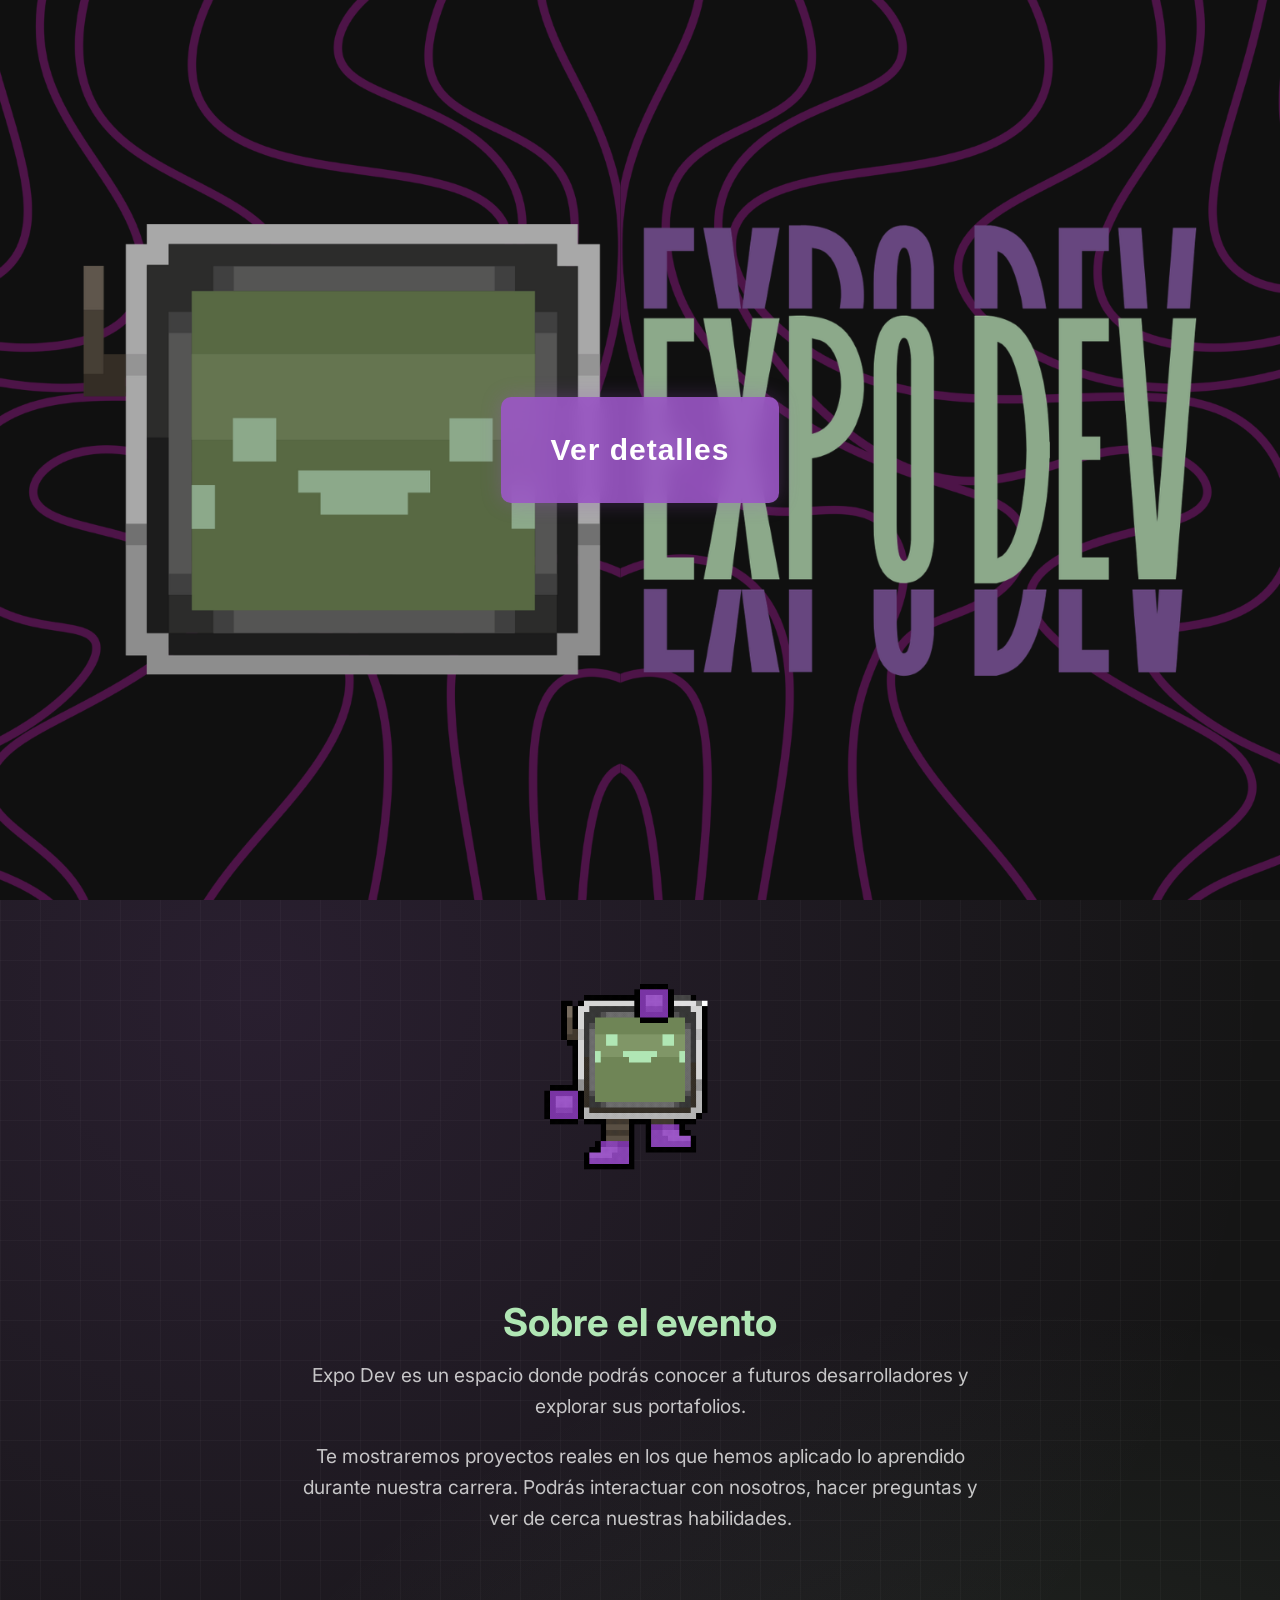
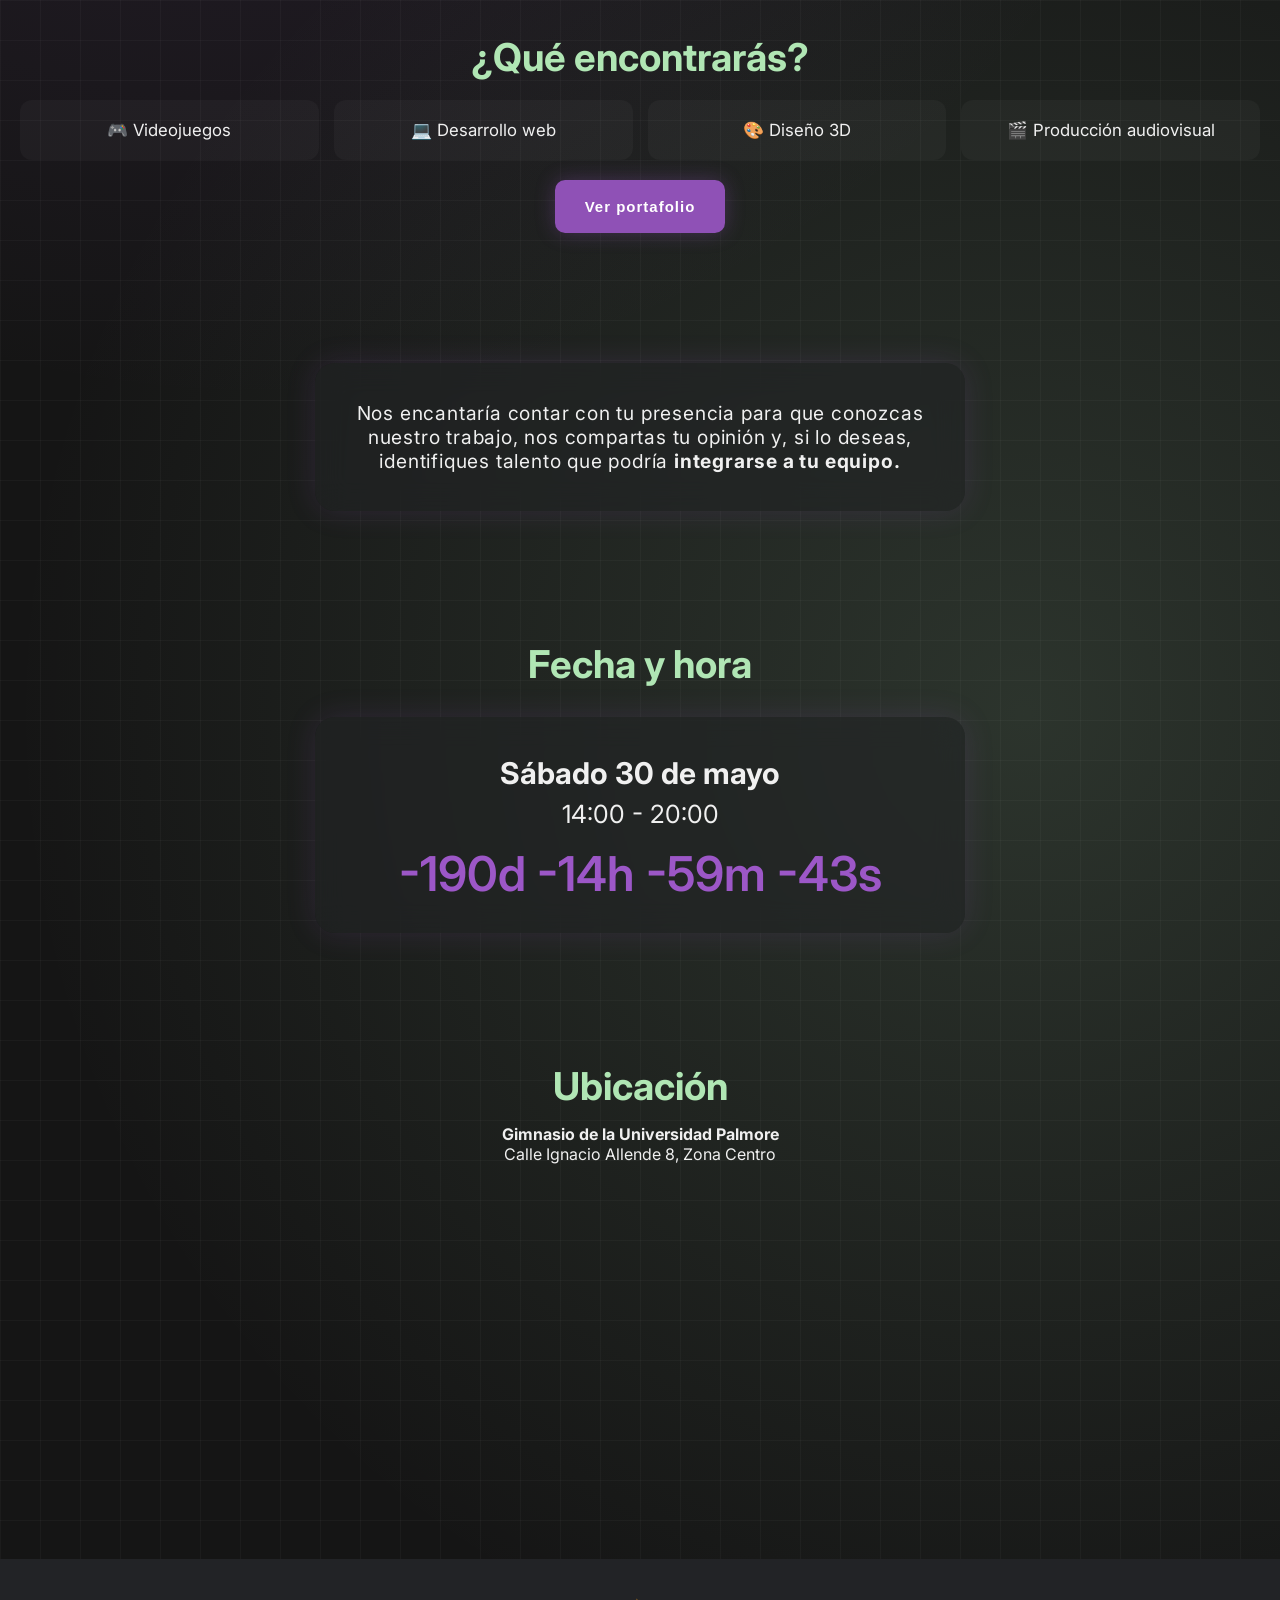
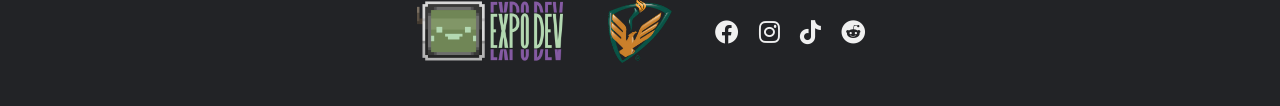
==== index.html @ 643f0fbf "Add files via upload" ====
<!DOCTYPE html>
<html lang="es">
<head>
  <meta charset="UTF-8">
  <meta name="viewport" content="width=device-width, initial-scale=1.0">
  <title>Expo Dev 2026</title>
  <link href="https://fonts.googleapis.com/css2?family=Playfair+Display:wght@500;700&family=Inter:wght@300;400;600&display=swap" rel="stylesheet">
  <link rel="stylesheet" href="https://cdnjs.cloudflare.com/ajax/libs/font-awesome/6.0.0/css/all.min.css">
  <link rel="stylesheet" href="style.css">

  
</head>

<body>

<section class="hero show">
  <div class="overlay"></div>
  <div class="hero-content">
    <button class="btnDetalles" onclick="scrollToSection('saludo')">
      Ver detalles
    </button>
  </div>
</section>

<section id="saludo">
    <div class="gif-container">
      <img src="SaludoMoradito.gif">
    </div>
</section>

<!-- SOBRE -->
<section>
  <h2 class="section-title">Sobre el evento</h2>
  <p class="subtext">
    Expo Dev es un espacio donde podrás conocer a futuros desarrolladores y explorar sus portafolios.
  </p>
  <br>
  <p class="subtext">
    Te mostraremos proyectos reales en los que hemos aplicado lo aprendido durante nuestra carrera. Podrás interactuar con nosotros, hacer preguntas y ver de cerca nuestras habilidades.
  </p>
</section>

<!-- FEATURES -->
<section>
  <h2 class="section-title">¿Qué encontrarás?</h2>
  <div class="features">
    <a href="muestra.html#videojuegos"><div class="feature">🎮 Videojuegos</div></a>
    <a href="muestra.html#web"><div class="feature">💻 Desarrollo web</div></a>
    <a href="muestra.html#3d"><div class="feature">🎨 Diseño 3D</div></a>
    <a href="muestra.html#audiovisual"><div class="feature">🎬 Producción audiovisual</div></a>
  </div>
  <a href="muestra.html">
    <button class="btn">Ver portafolio</button>
  </a>
</section>

<!-- INVITACIÓN -->
<section>
  <div class="card">
    <p style="font-size: 1.2rem; letter-spacing: 0.8px;">
      Nos encantaría contar con tu presencia para que conozcas nuestro trabajo, nos compartas tu opinión y, si lo deseas, identifiques talento que podría <strong>integrarse a tu equipo.</strong>
    </p>
  </div>
</section>

<!-- EVENTO -->
<section id="evento">
  <h2 class="section-title">Fecha y hora</h2>
  <div class="card">
    <p style="font-size: 30px;"><strong>Sábado 30 de mayo</strong></p>
    <p style="font-size: 25px;">14:00 - 20:00</p>
    <div class="countdown" id="countdown"></div>
  </div>
</section>

<!-- UBICACIÓN -->
<section>
  <h2 class="section-title">Ubicación</h2>
  <p><strong>Gimnasio de la Universidad Palmore</strong></p>
  <p>Calle Ignacio Allende 8, Zona Centro</p>
  <br>
  <div class="map-container">
  <iframe 
    src="https://www.google.com/maps?q=Universidad+Palmore+Chihuahua&output=embed"
    width="100%" 
    height="300" 
    style="border:0;" 
    allowfullscreen="" 
    loading="lazy">
  </iframe>
</div>
</section>

<section class="footer">
  <div class="footer-content">
    <a href="#">
      <img src="logo.png" alt="Personal Logo" class="logo">
    </a>
    <a href="https://www.instagram.com/palmoresuperior?utm_source=ig_web_button_share_sheet&igsh=ZDNlZDc0MzIxNw==">
      <img src="logoEscuela.png" alt="Institution Logo" class="logoEscuela">
    </a>
    <div class="social-links">
      <a href="https://www.facebook.com/profile.php?id=61579477126436" target="_blank"><i class="fab fa-facebook"></i></a>
      <a href="https://www.instagram.com/expo._.dev/?utm_source=ig_web_button_share_sheet" target="_blank"><i class="fab fa-instagram"></i></a>
      <a href="https://www.tiktok.com/@expo.dev?is_from_webapp=1&sender_device=pc" target="_blank"><i class="fab fa-tiktok"></i></a>
      <a href="https://www.reddit.com/user/Expo_Dev/?utm_source=share&utm_medium=web3x&utm_name=web3xcss&utm_term=1&utm_content=share_button" target="_blank"><i class="fab fa-reddit"></i></a>
    </div>
  </div>
</section>

<script>
function scrollToSection(id){
  document.getElementById(id).scrollIntoView({behavior:'smooth'});
}

// COUNTDOWN
const countdown = document.getElementById('countdown');
const eventDate = new Date('May 30, 2026 14:00:00').getTime();

setInterval(() => {
  const now = new Date().getTime();
  const distance = eventDate - now;

  const days = Math.floor(distance / (1000 * 60 * 60 * 24));
  const hours = Math.floor((distance % (1000 * 60 * 60 * 24)) / (1000 * 60 * 60));
  const minutes = Math.floor((distance % (1000 * 60 * 60)) / (1000 * 60));
  const seconds = Math.floor((distance % (1000 * 60)) / 1000);

  countdown.innerHTML = `${days}d ${hours}h ${minutes}m ${seconds}s`;
}, 1000);

// SCROLL
const sections = document.querySelectorAll('section');
const observer = new IntersectionObserver(entries => {
  entries.forEach(entry => {
    if(entry.isIntersecting){
      entry.target.classList.add('show');
    }
  });
});
sections.forEach(sec => observer.observe(sec));
</script>

</body>
</html>
---- style.css ----
*{margin:0;padding:0;box-sizing:border-box;}

    body{
      font-family:'Inter',sans-serif;
      background: radial-gradient(circle at 20% 30%, rgba(156,87,199,0.15), transparent 40%),
                  radial-gradient(circle at 80% 70%, rgba(176,230,180,0.15), transparent 40%),
                  #151515;
        background-image:
            radial-gradient(circle at 20% 30%, rgba(156,87,199,0.15), transparent 40%),
            radial-gradient(circle at 80% 70%, rgba(176,230,180,0.15), transparent 40%),
            linear-gradient(rgba(255,255,255,0.03) 1px, transparent 1px),
            linear-gradient(90deg, rgba(255,255,255,0.03) 1px, transparent 1px);
        background-size:
            auto,
            auto,
            40px 40px,
            40px 40px;
        color:#f0f0f0;
      overflow-x:hidden;
      animation: moveBg 12s ease-in-out infinite alternate;
    }

    @keyframes moveBg{
      0%{background-position: 20% 30%, 80% 70%;}
      100%{background-position: 30% 40%, 70% 60%;}
    }

    section{
      padding:50px 20px;
      text-align:center;
      opacity:0;
      transform:translateY(40px);
      transition: all 1.2s cubic-bezier(0.22, 1, 0.36, 1);
    }

    section.show{opacity:1;transform:translateY(0);}

    /*section:nth-child(even){
        background: rgba(255,255,255,0.02);
    }*/

    /* DESKTOP */
.hero{
  min-height:100vh;
  position:relative;
  display:flex;
  justify-content:center;
  align-items:center;

  background: url('banner.png') center/cover no-repeat;
}

    .hero img{
        object-position: center;
      position:absolute;
      inset:0;
      width:100%;
      height:100%;
      object-fit:cover;
      z-index:1;
    }

    .overlay{
  position:absolute;
  inset:0;
  background:rgba(0, 0, 0, 0.219);
  z-index:2;
}

.hero-content{
  position:relative;
  z-index:3;
}

    .btnDetalles{
        letter-spacing: 1px;
      padding:36px 50px;
      border:none;
      background:rgba(156,87,199,0.9);
      color:white;
      border-radius:10px;
      cursor:pointer;
      backdrop-filter:blur(10px);
      box-shadow:0 0 20px rgba(156,87,199,0.3);
      transition: all 0.3s ease;
      font-weight:700;
      font-size:30px;
    }

    .btnDetalles:hover{
      background:#f96ade;
      color:#151515;
    }


    .section-title{
      font-size:2.4rem;
      margin-bottom:15px;
      color:#b0e6b4;
    }

    .subtext{
      opacity:0.8;
      font-size:1.2rem;
      max-width:700px;
      margin:0 auto;
      line-height:1.6;
    }

    .card{
      max-width:650px;
      margin:30px auto;
      padding:30px;
      border-radius:20px;
      background:rgba(34,35,38,0.6);
      backdrop-filter:blur(15px);
      box-shadow:0 0 30px rgba(156,87,199,0.15);
    }

    .card p{margin:8px 0;}

    .countdown{
      font-size:3rem;
      margin-top:15px;
      color:#9c57c7;
      font-weight:600;
    }

    .gif-container{
      text-align: center;
    }

    .gif-container img{
      width:270px;
      margin-bottom: -25px;
    }

    .features{
      display:grid;
      grid-template-columns: repeat(auto-fit,minmax(150px,1fr));
      gap:15px;
      margin-top:20px;
    }

    .feature{
  background:rgba(255,255,255,0.03);
  padding:20px;
  border-radius:12px;
  font-size:1.05rem;
  transition:0.3s;
}

.feature:hover{
  transform:translateY(-5px);
  background:rgba(156,87,199,0.1);
}

.features a{
  color: inherit;
  text-decoration: none;
  display: block;
}

.btn{
  margin-top: 20px;
    letter-spacing: 1px;
    padding:18px 30px;
    border:none;
    background:rgba(156,87,199,0.9);
    color:white;
    border-radius:10px;
    cursor:pointer;
    backdrop-filter:blur(10px);
    box-shadow:0 0 20px rgba(156,87,199,0.3);
    transition: all 0.3s ease;
    font-weight:700;
    font-size:15px;
}    

.btn:hover{
    background:#f96ade;
    color:#151515;
}

.map-container{
  margin-top:25px;
  border-radius:15px;
  overflow:hidden;
  width:100%;
  height:300px;
}

.footer{
    background:#222326;
    padding:30px;
    font-size:0.9rem;
    opacity:0.7;
}

.footer-content {
  display: flex;
  justify-content: center;
  align-items: center;
  flex-direction: row;
  gap: 40px;
}

.logo {
  width: 150px;
  height: auto;
}

.logoEscuela {
  width: 70px;
  height: auto;
}

.social-links {
  display: flex;
  gap: 20px;
}

.social-links a {
  color: #f0f0f0;
  text-decoration: none;
  font-size: 1.5rem;
}

.social-links a:hover {
  color: #9c57c7;
}

@media (max-width: 768px){
  .hero{
    background: url('banner-mobile.png') center/cover no-repeat;
  }

  section{
    padding:35px 15px;
  }

  .section-title{
    font-size:1.8rem;
  }

  .subtext{
    font-size:1rem;
  }

  .card{
    padding:20px;
    margin:20px auto;
  }

  .countdown{
    font-size:2rem;
  }

  .gif-container img{
    width:180px;
    margin-bottom:-10px;
  }

  .btnDetalles{
    padding:18px 28px;
    font-size:1.2rem;
  }

  .btn{
    padding:12px 20px;
    font-size:0.9rem;
  }

  .features{
    grid-template-columns:1fr 1fr;
  }

  .footer-content{
    flex-direction:column;
    gap:20px;
  }

  .logo{
    width:100px;
  }

  .logoEscuela{
    width:60px;
  }

}
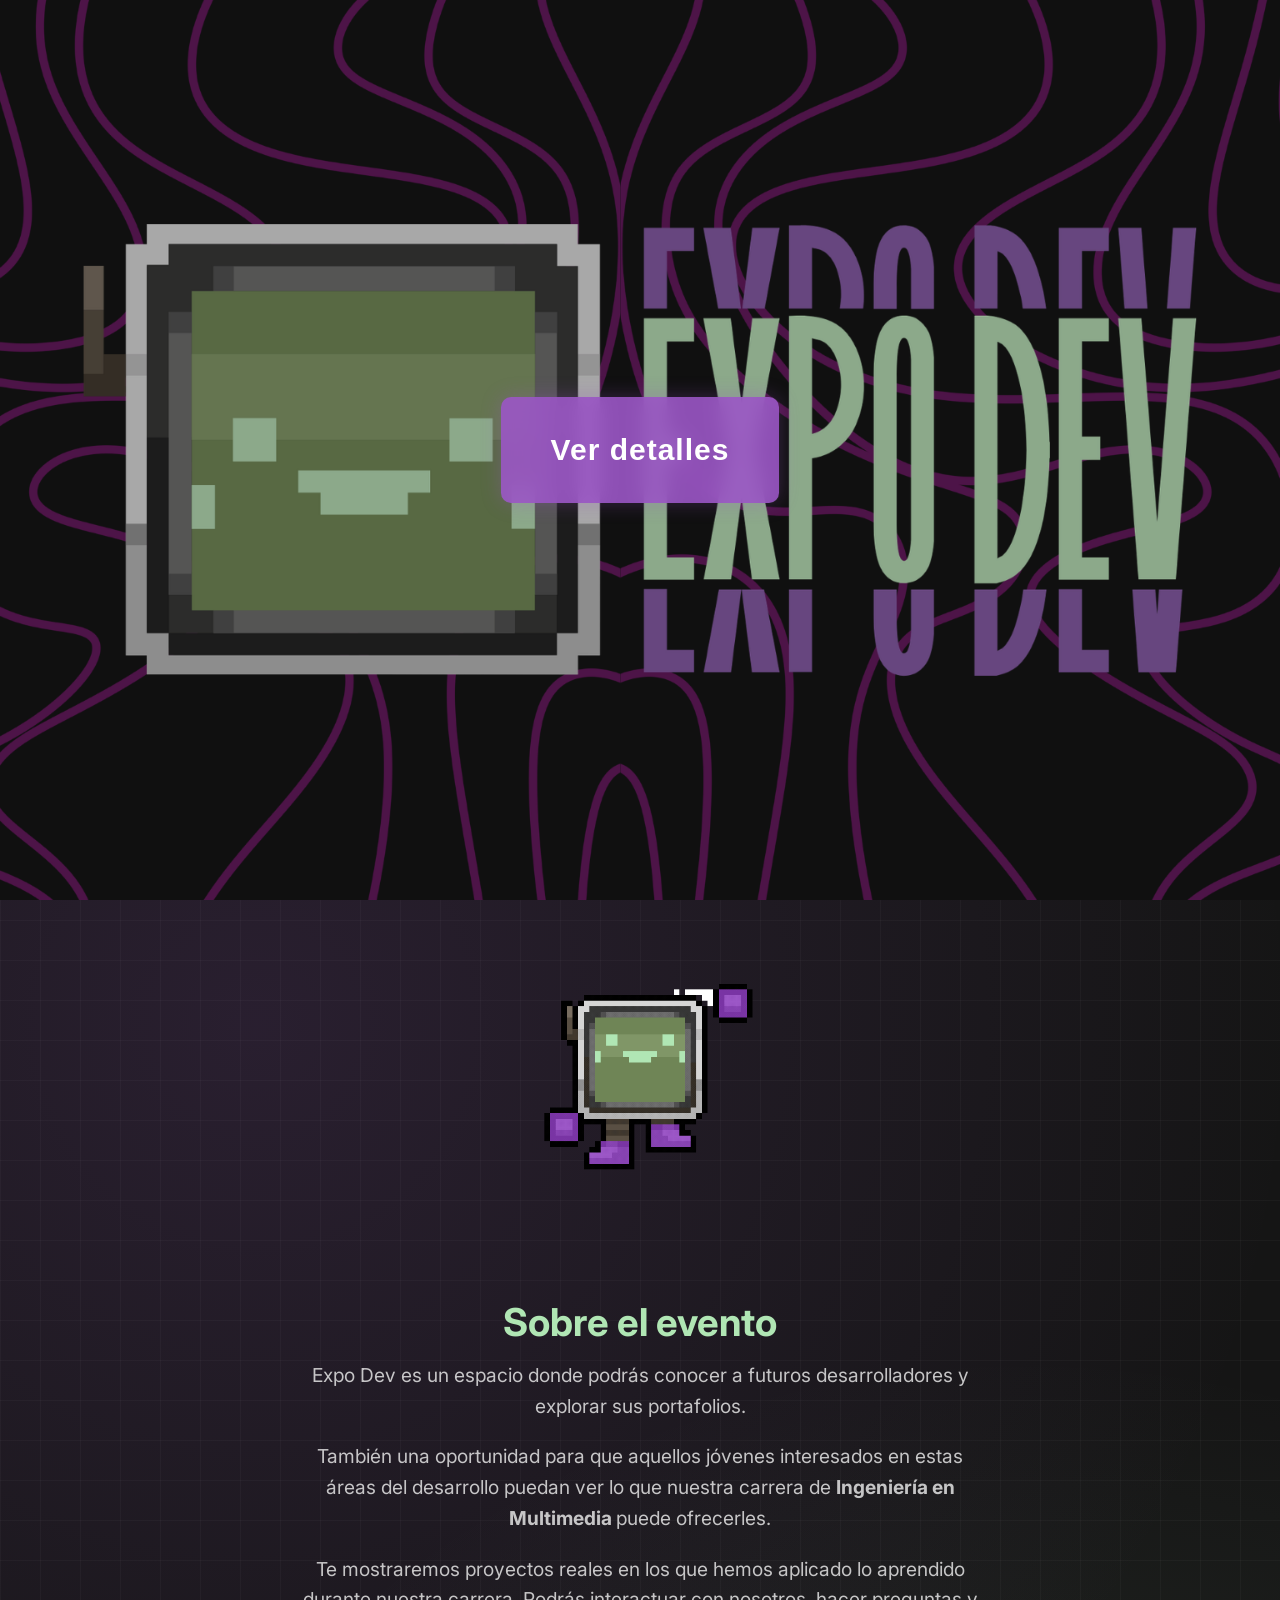
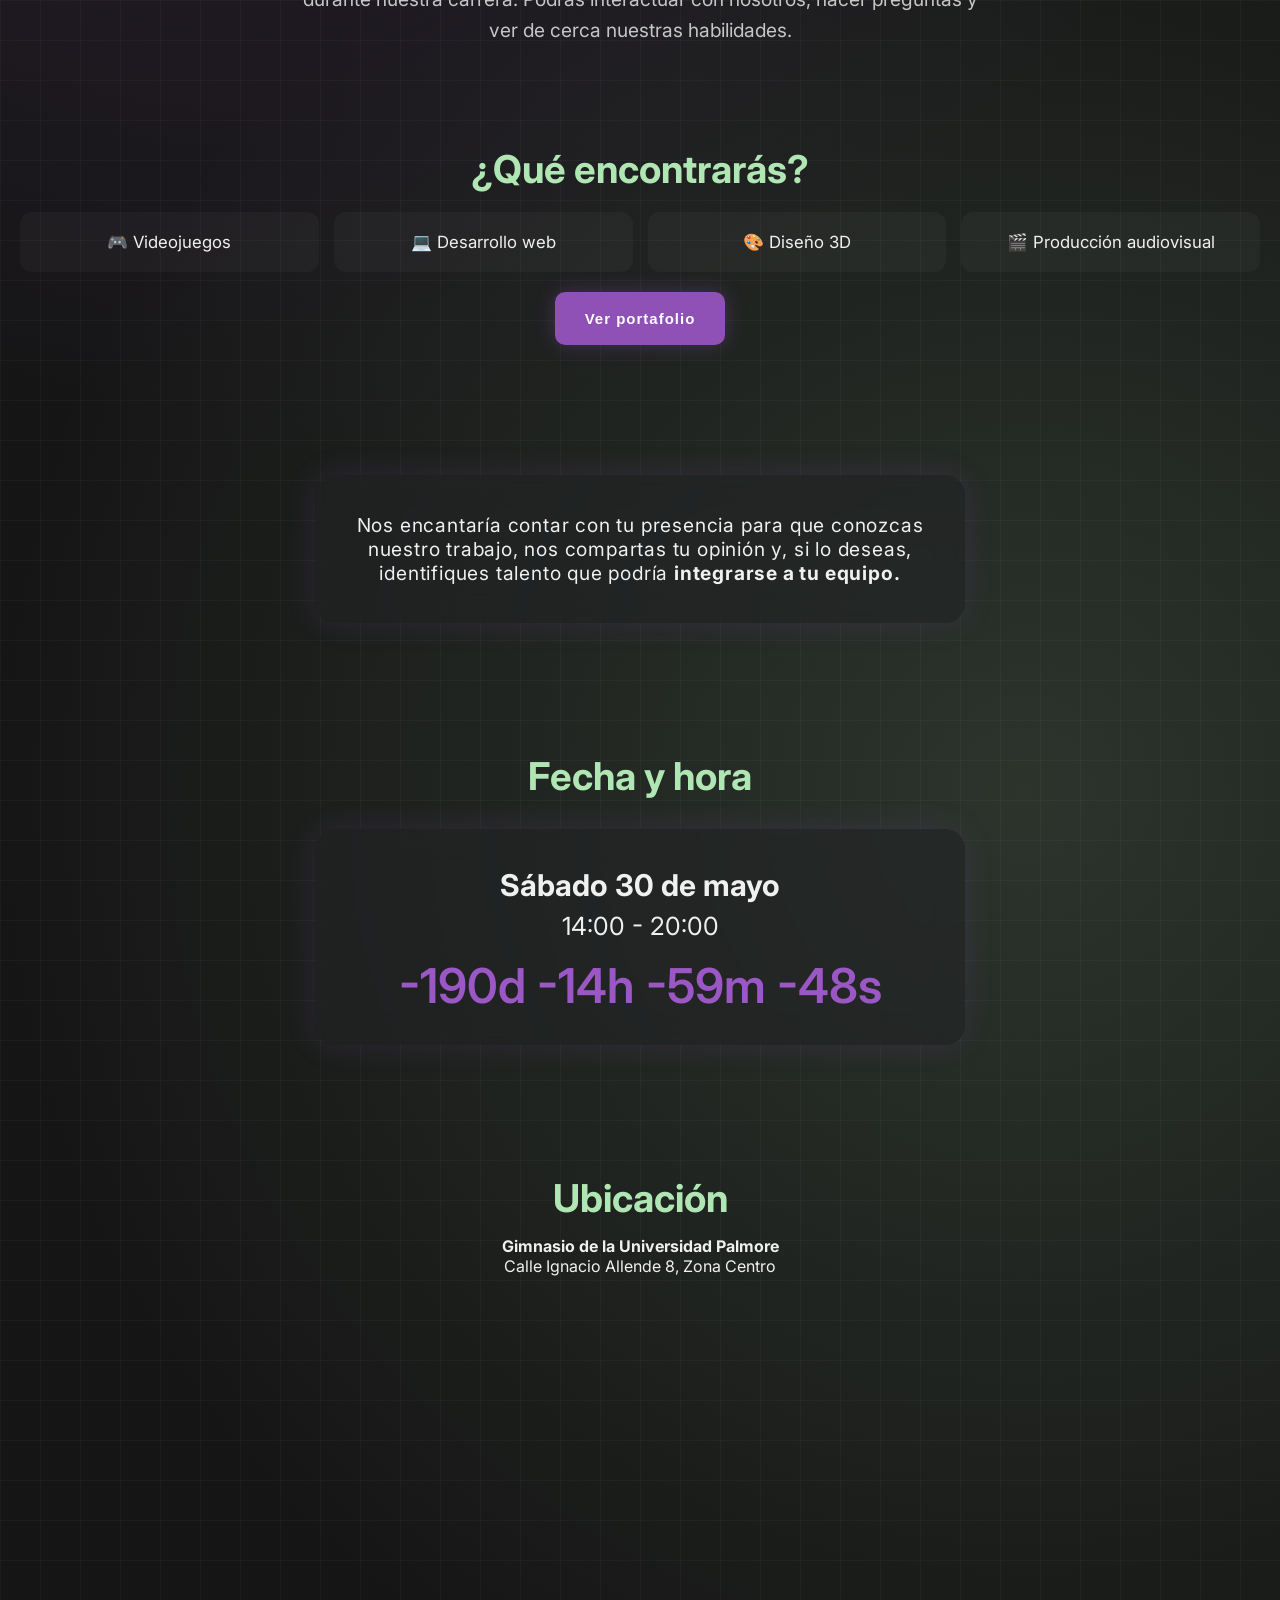
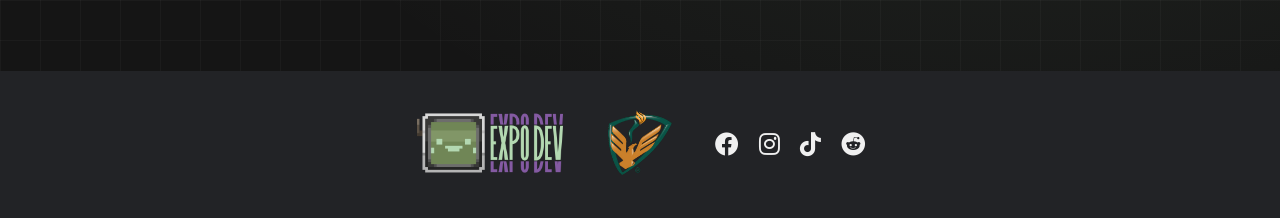
==== commit e8aa0bd1: "Update index.html" ====
--- a/index.html
+++ b/index.html
@@ -33,6 +33,10 @@
   <h2 class="section-title">Sobre el evento</h2>
   <p class="subtext">
     Expo Dev es un espacio donde podrás conocer a futuros desarrolladores y explorar sus portafolios.
+  </p>
+  <br>
+  <p class="subtext">
+    También una oportunidad para que aquellos jóvenes interesados en estas áreas del desarrollo puedan ver lo que nuestra carrera de <strong>Ingeniería en Multimedia </strong>puede ofrecerles.
   </p>
   <br>
   <p class="subtext">
@@ -142,4 +146,4 @@
 </script>
 
 </body>
-</html>+</html>
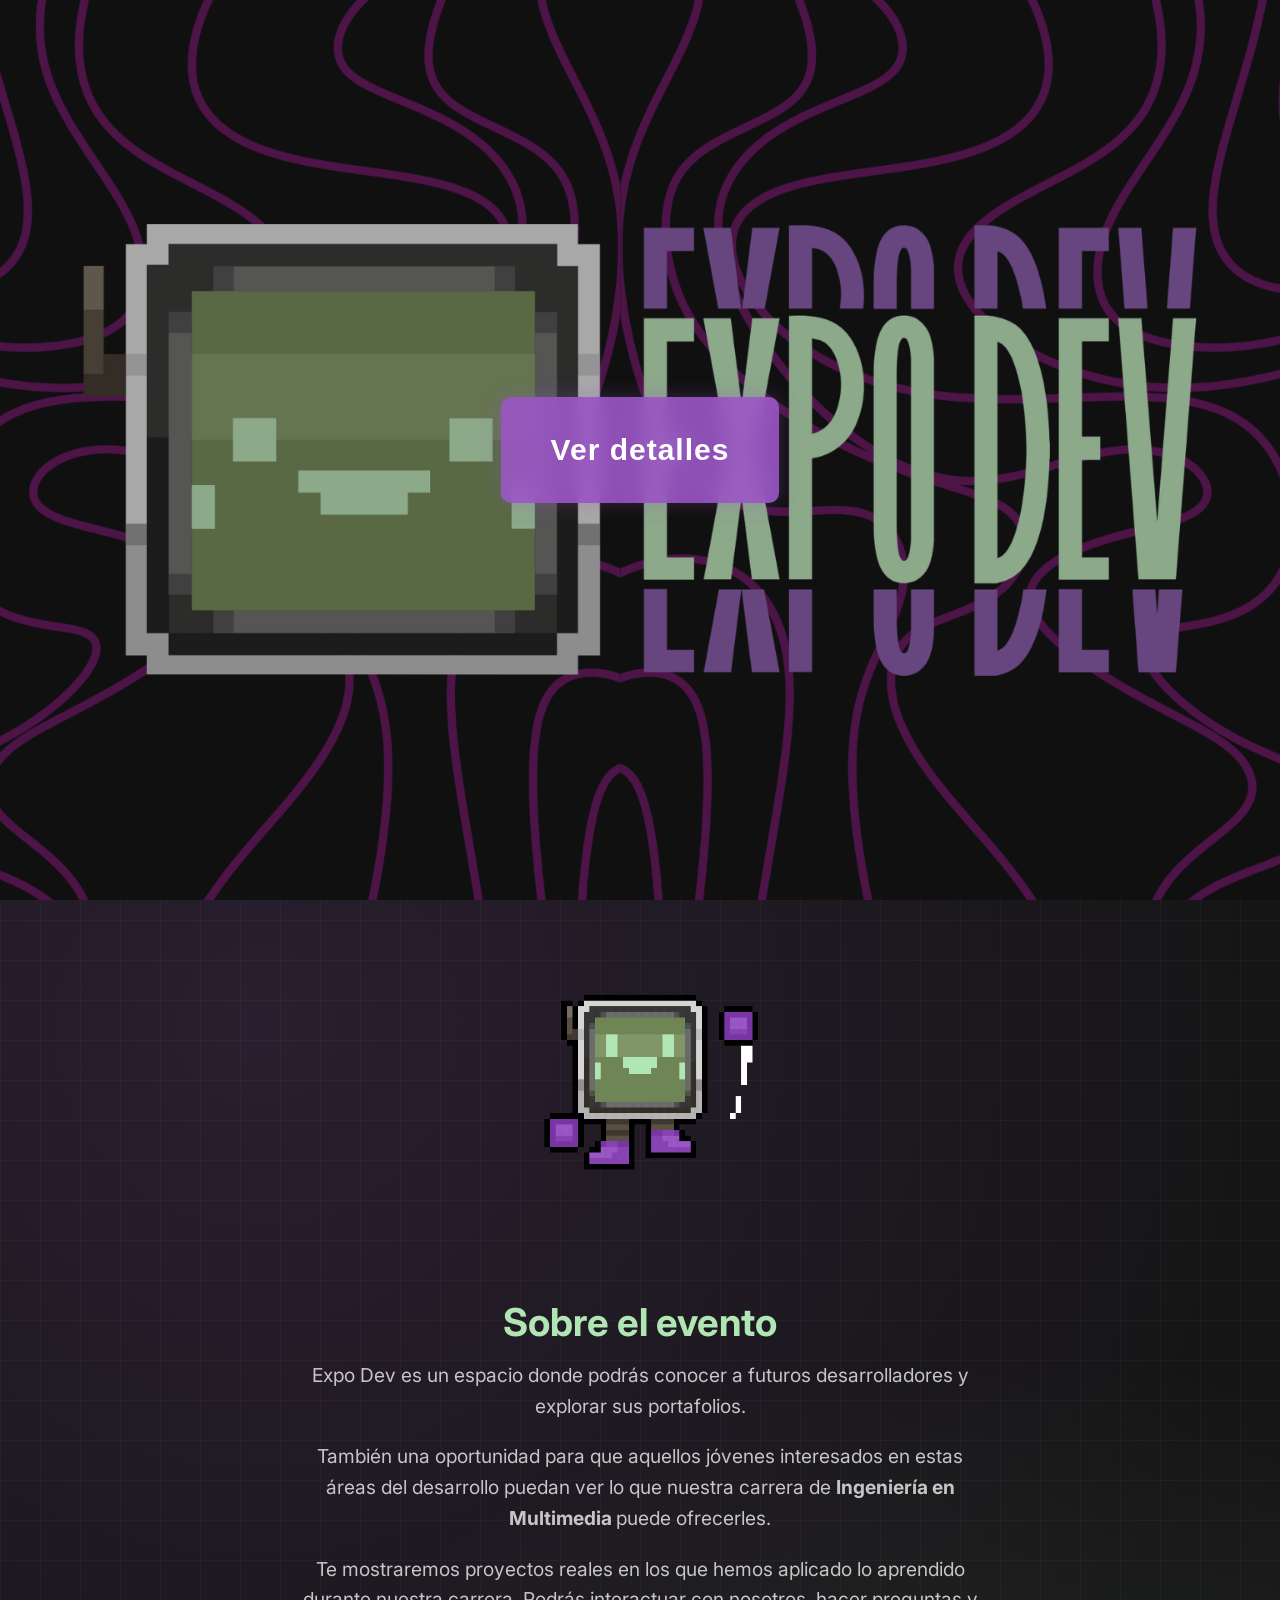
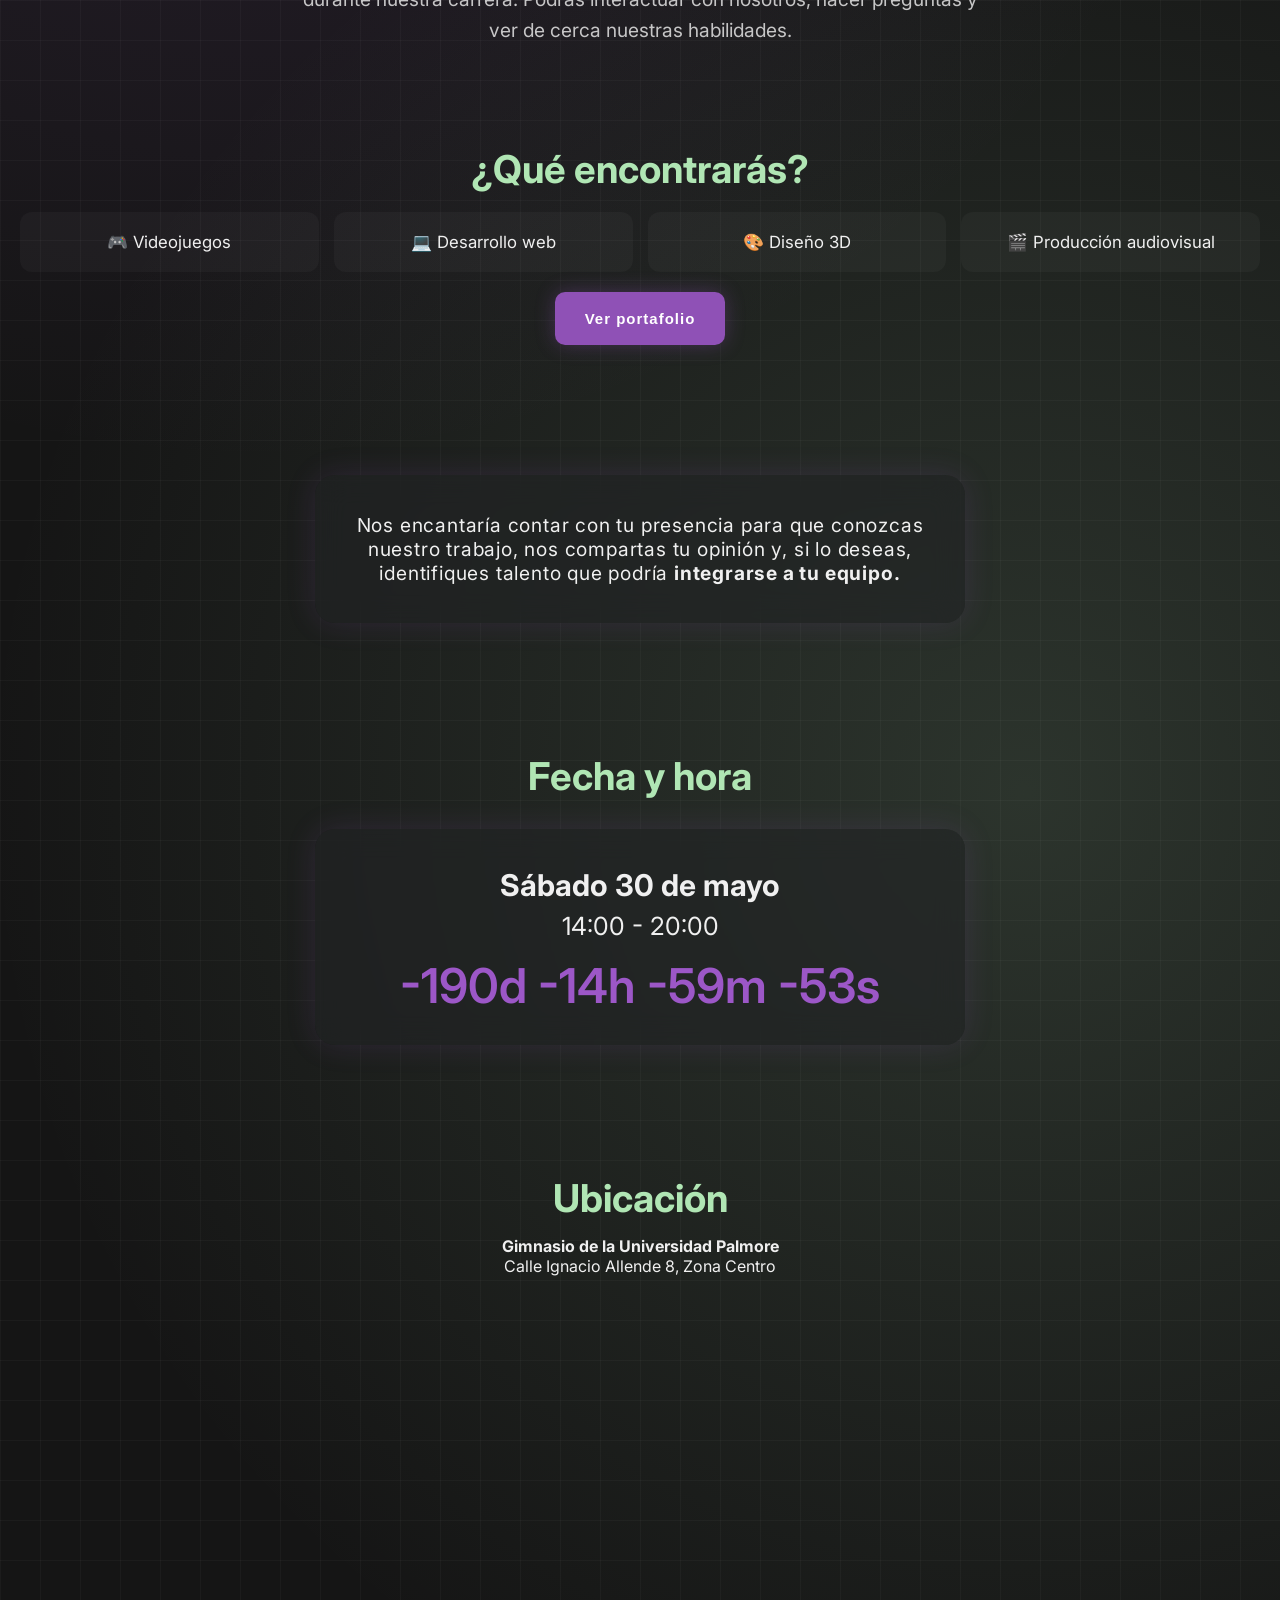
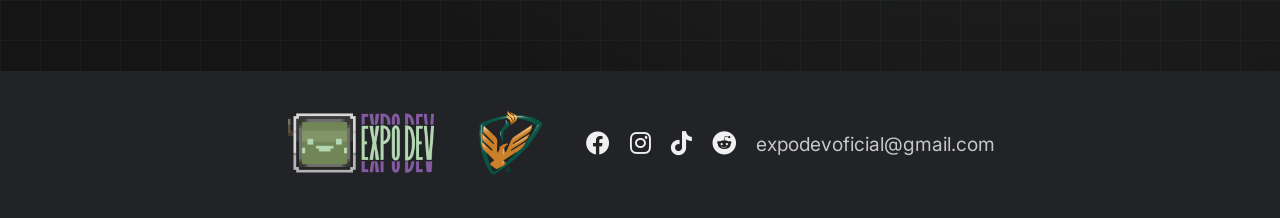
==== commit 7a29e177: "Update index.html" ====
--- a/index.html
+++ b/index.html
@@ -108,6 +108,7 @@
       <a href="https://www.instagram.com/expo._.dev/?utm_source=ig_web_button_share_sheet" target="_blank"><i class="fab fa-instagram"></i></a>
       <a href="https://www.tiktok.com/@expo.dev?is_from_webapp=1&sender_device=pc" target="_blank"><i class="fab fa-tiktok"></i></a>
       <a href="https://www.reddit.com/user/Expo_Dev/?utm_source=share&utm_medium=web3x&utm_name=web3xcss&utm_term=1&utm_content=share_button" target="_blank"><i class="fab fa-reddit"></i></a>
+      <p class="subtext">expodevoficial@gmail.com</p>
     </div>
   </div>
 </section>
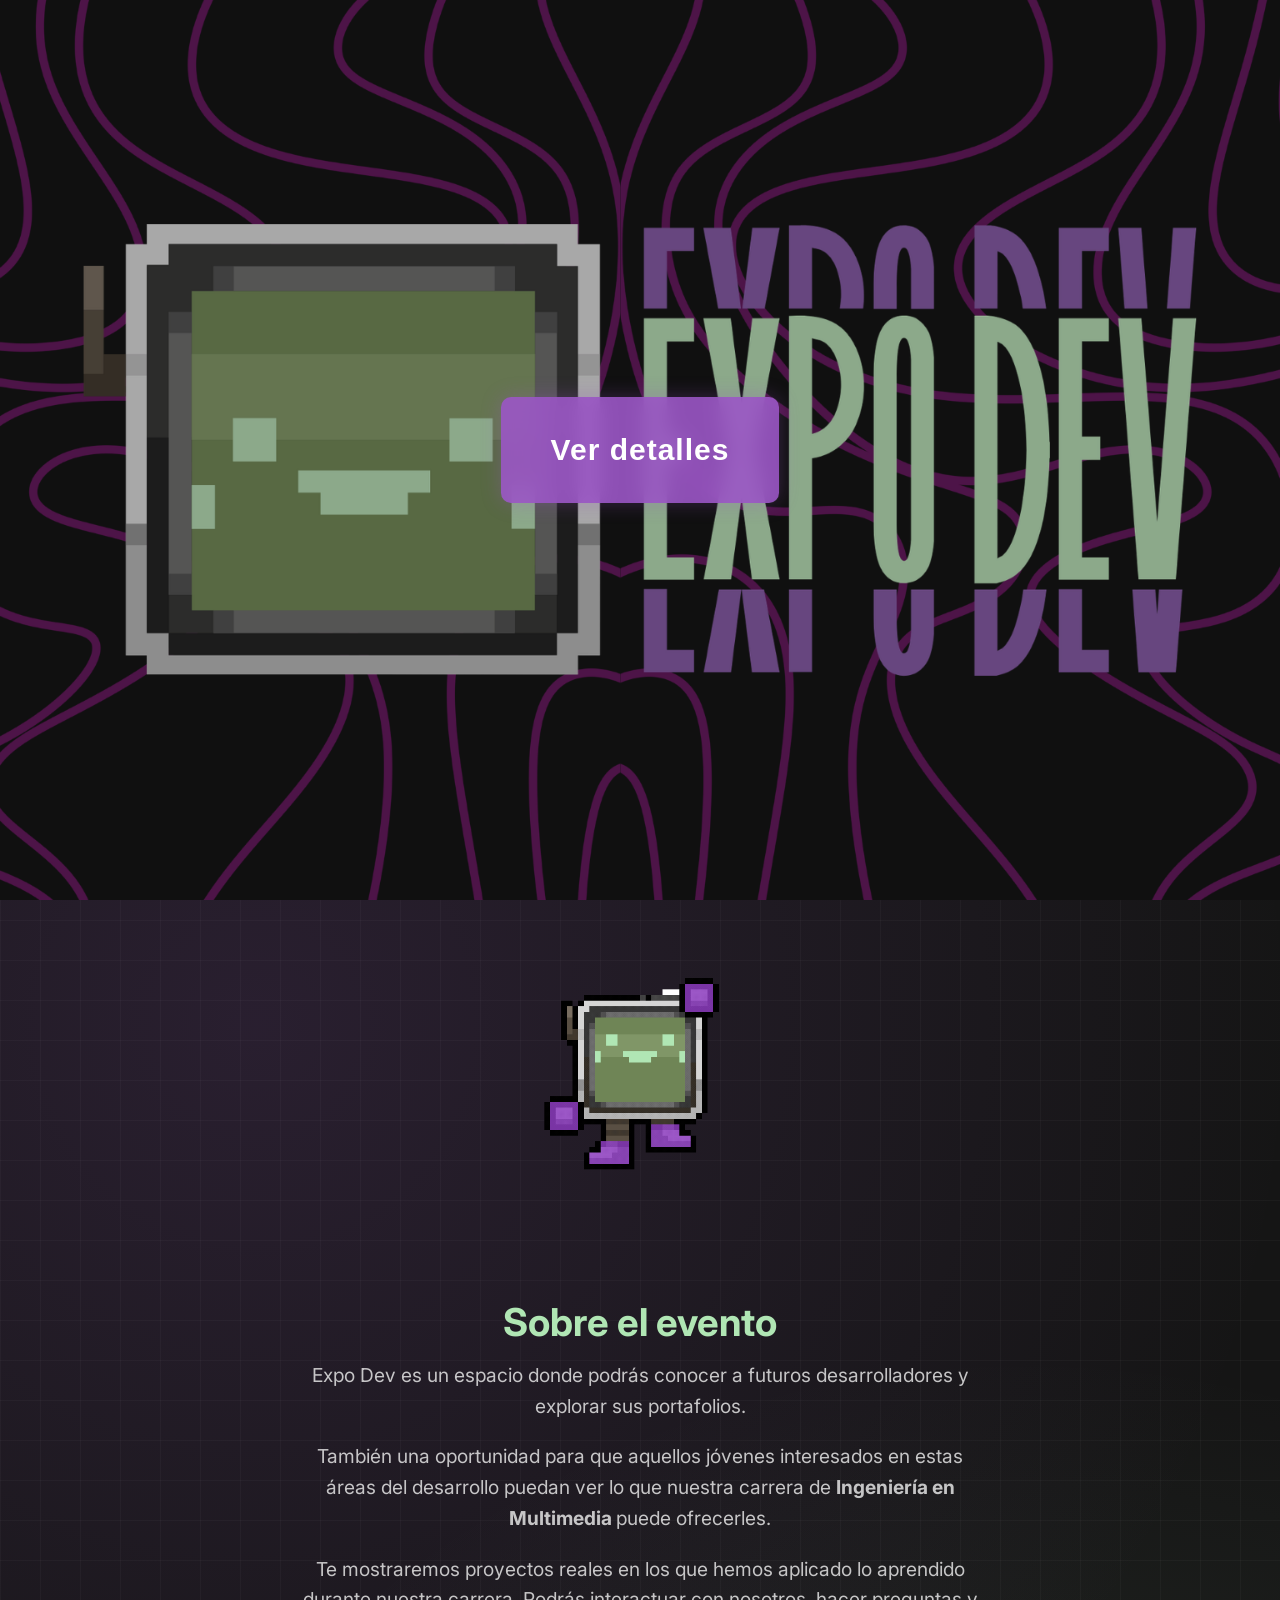
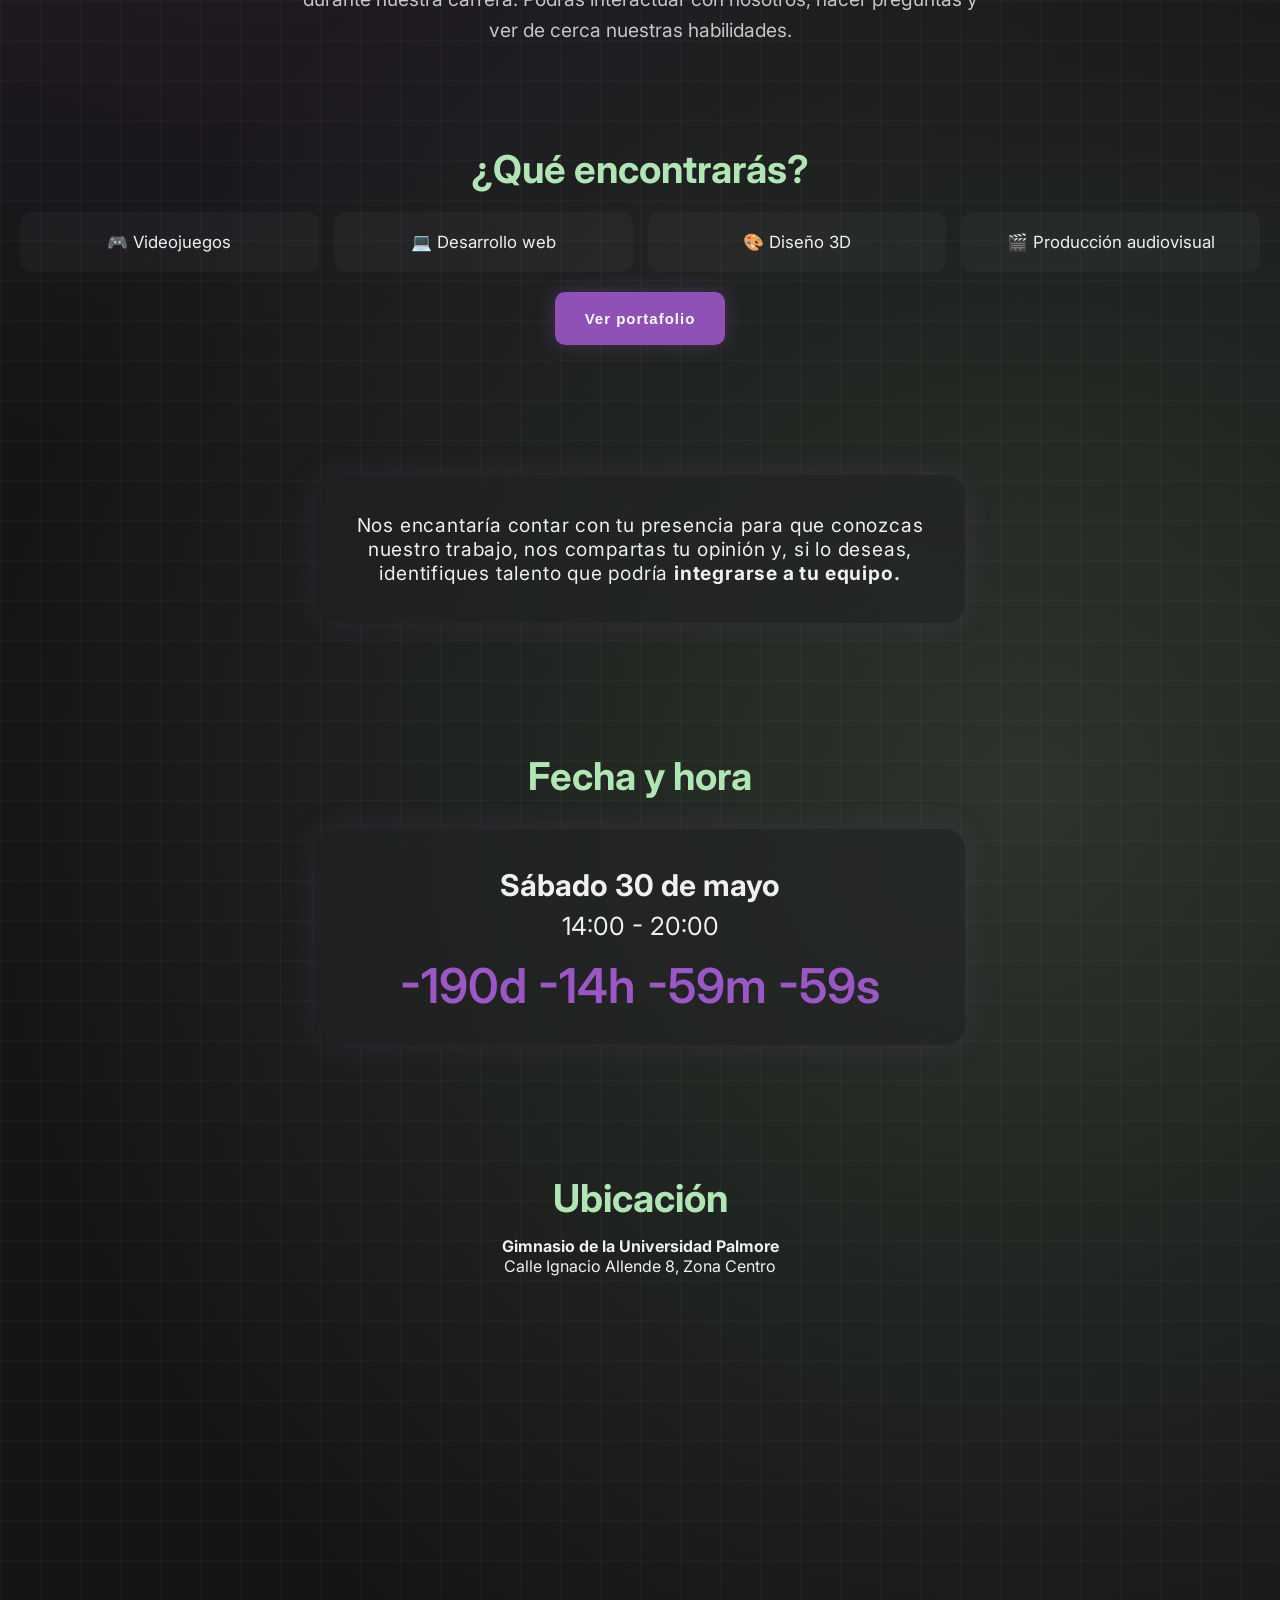
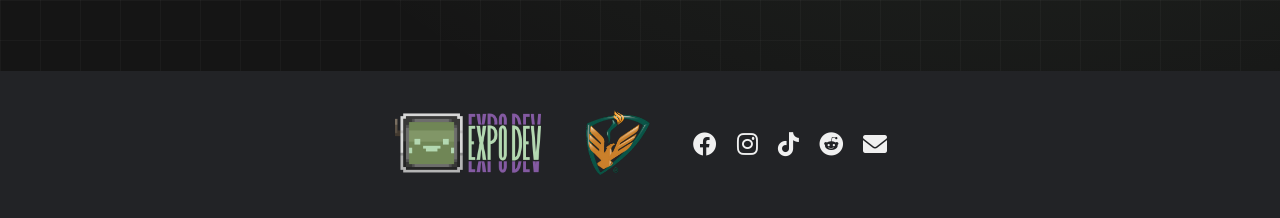
==== commit 5f16a045: "Update index.html Botón de correo agregado" ====
--- a/index.html
+++ b/index.html
@@ -108,7 +108,8 @@
       <a href="https://www.instagram.com/expo._.dev/?utm_source=ig_web_button_share_sheet" target="_blank"><i class="fab fa-instagram"></i></a>
       <a href="https://www.tiktok.com/@expo.dev?is_from_webapp=1&sender_device=pc" target="_blank"><i class="fab fa-tiktok"></i></a>
       <a href="https://www.reddit.com/user/Expo_Dev/?utm_source=share&utm_medium=web3x&utm_name=web3xcss&utm_term=1&utm_content=share_button" target="_blank"><i class="fab fa-reddit"></i></a>
-      <p class="subtext">expodevoficial@gmail.com</p>
+      <a href="https://mail.google.com/mail/?view=cm&fs=1&to=expodevoficial@gmail.com" target="_blank"><i class="fas fa-envelope"></i></a>
+    </div>
     </div>
   </div>
 </section>
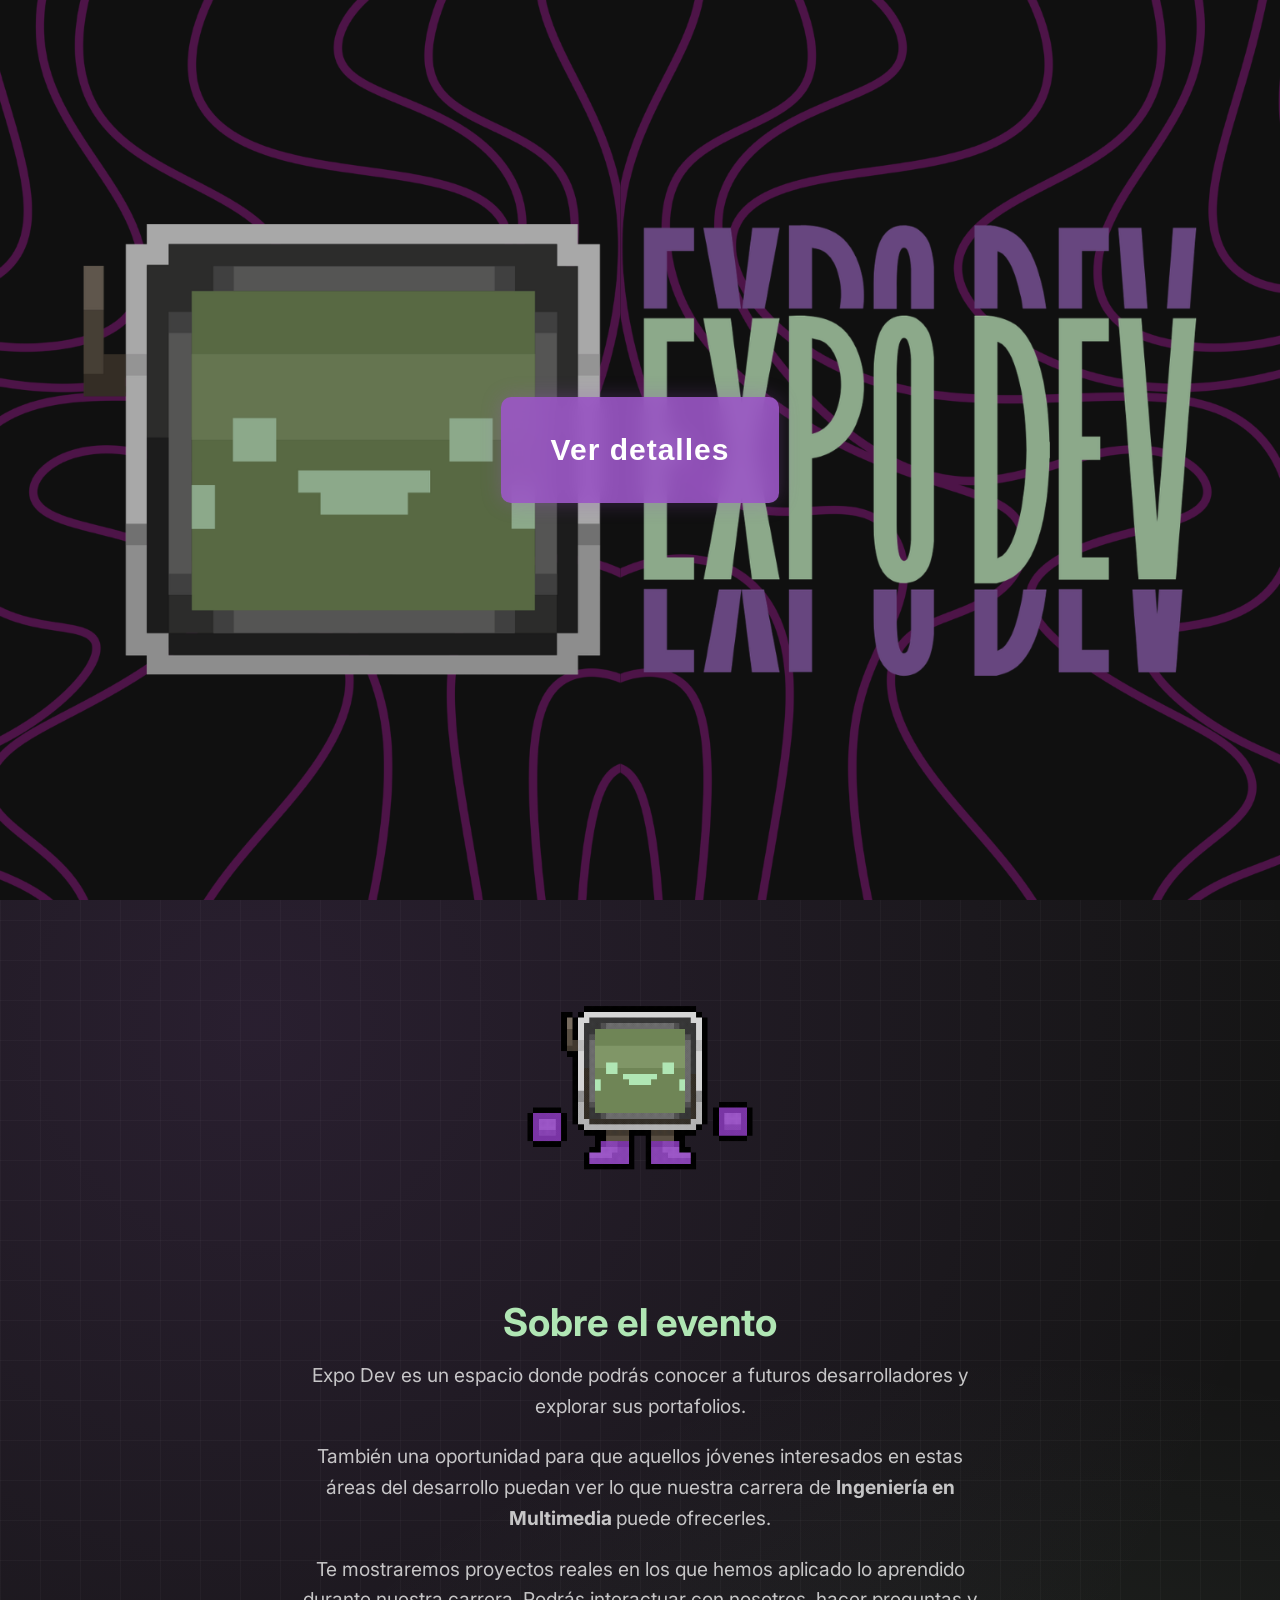
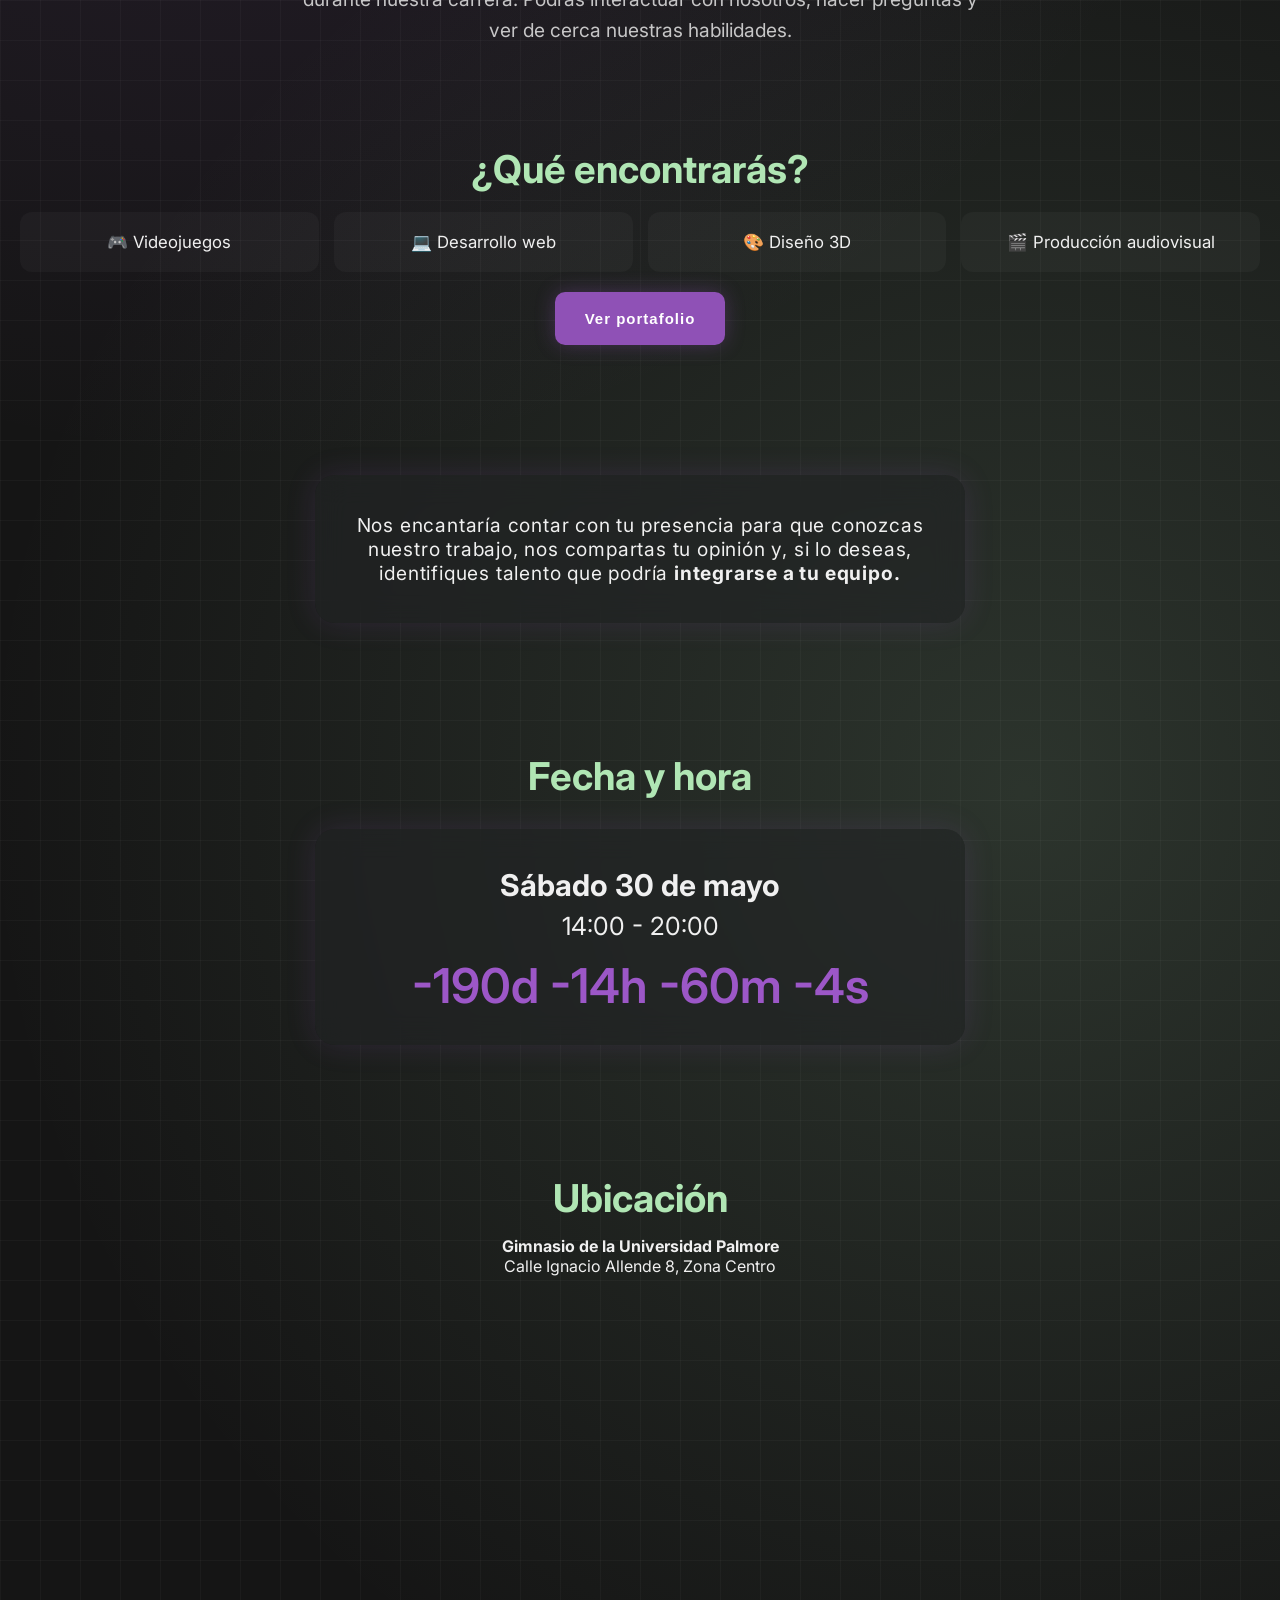
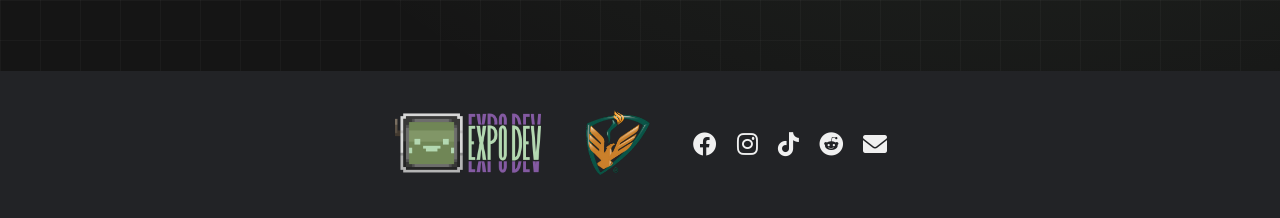
==== commit 183badd7: "Update index.html link de tiktok actualizado" ====
--- a/index.html
+++ b/index.html
@@ -106,7 +106,7 @@
     <div class="social-links">
       <a href="https://www.facebook.com/profile.php?id=61579477126436" target="_blank"><i class="fab fa-facebook"></i></a>
       <a href="https://www.instagram.com/expo._.dev/?utm_source=ig_web_button_share_sheet" target="_blank"><i class="fab fa-instagram"></i></a>
-      <a href="https://www.tiktok.com/@expo.dev?is_from_webapp=1&sender_device=pc" target="_blank"><i class="fab fa-tiktok"></i></a>
+      <a href="https://www.tiktok.com/@expo._.dev?is_from_webapp=1&sender_device=pc" target="_blank"><i class="fab fa-tiktok"></i></a>
       <a href="https://www.reddit.com/user/Expo_Dev/?utm_source=share&utm_medium=web3x&utm_name=web3xcss&utm_term=1&utm_content=share_button" target="_blank"><i class="fab fa-reddit"></i></a>
       <a href="https://mail.google.com/mail/?view=cm&fs=1&to=expodevoficial@gmail.com" target="_blank"><i class="fas fa-envelope"></i></a>
     </div>
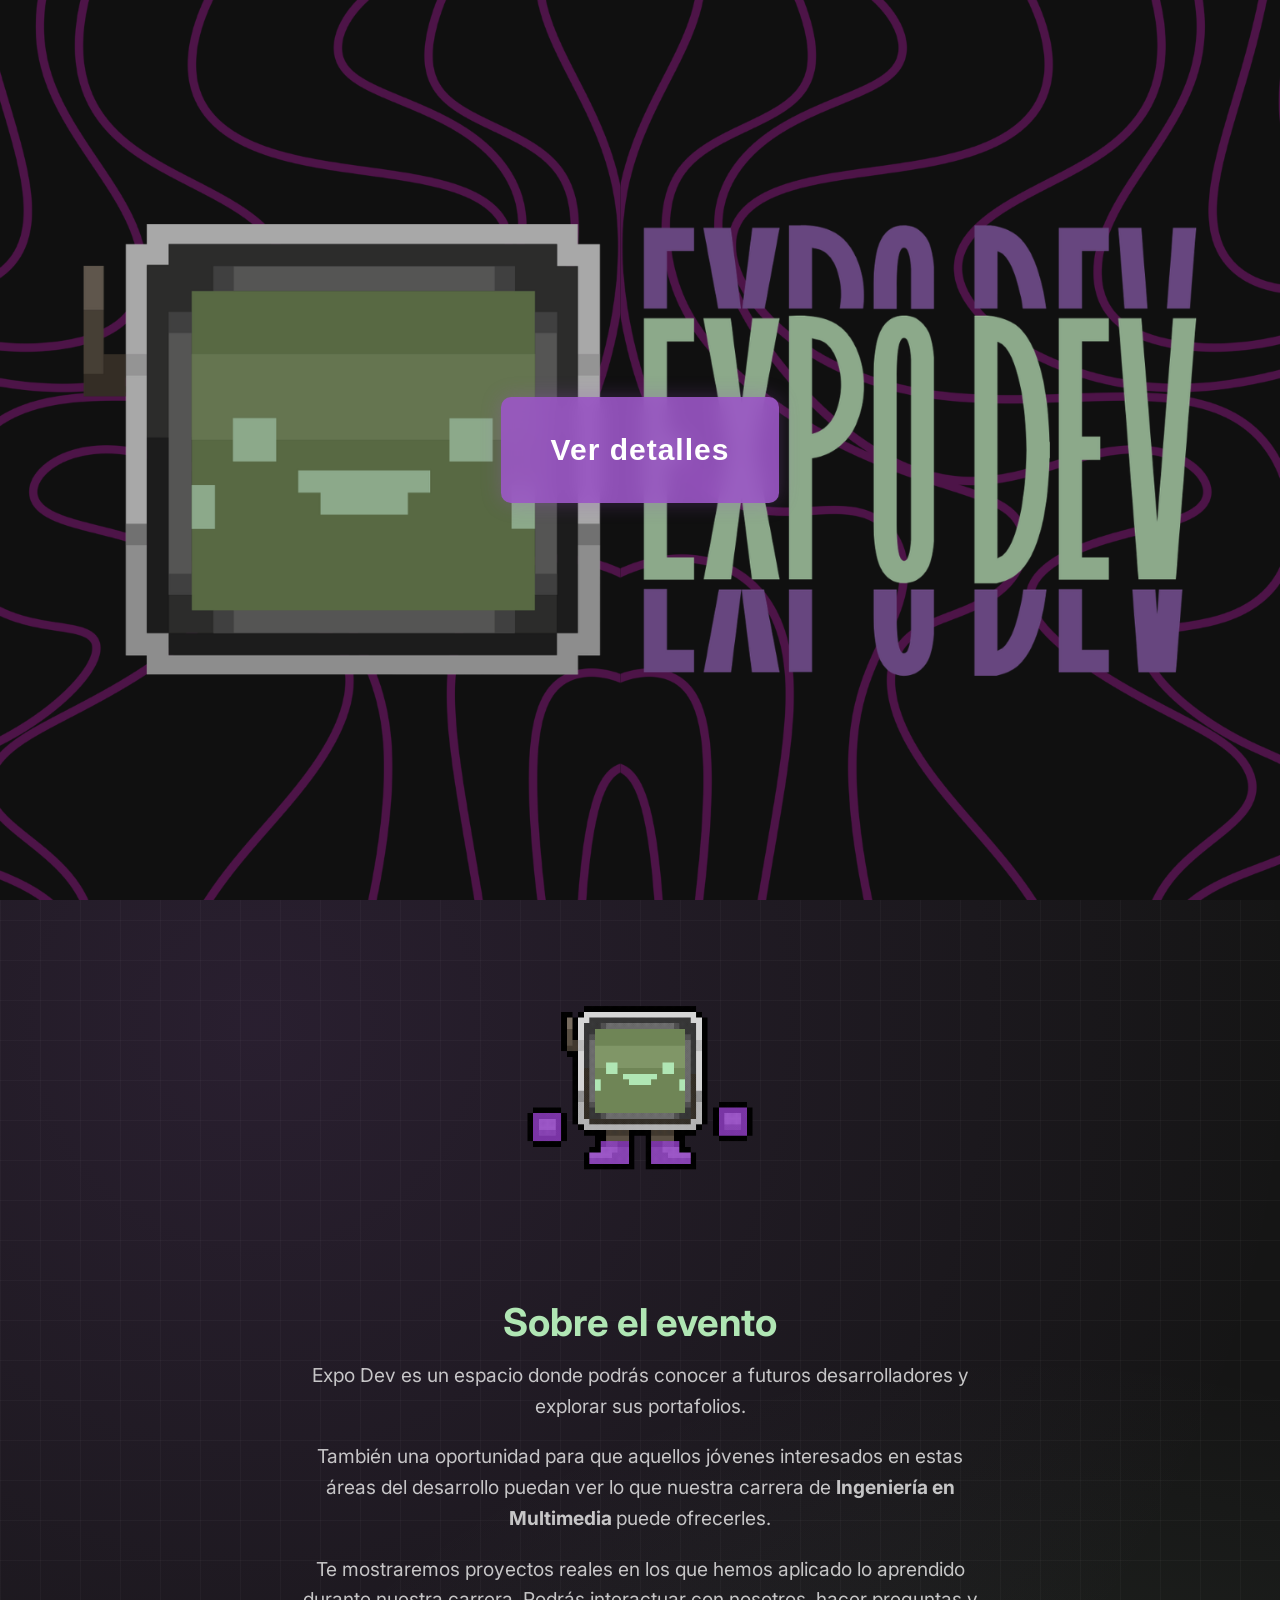
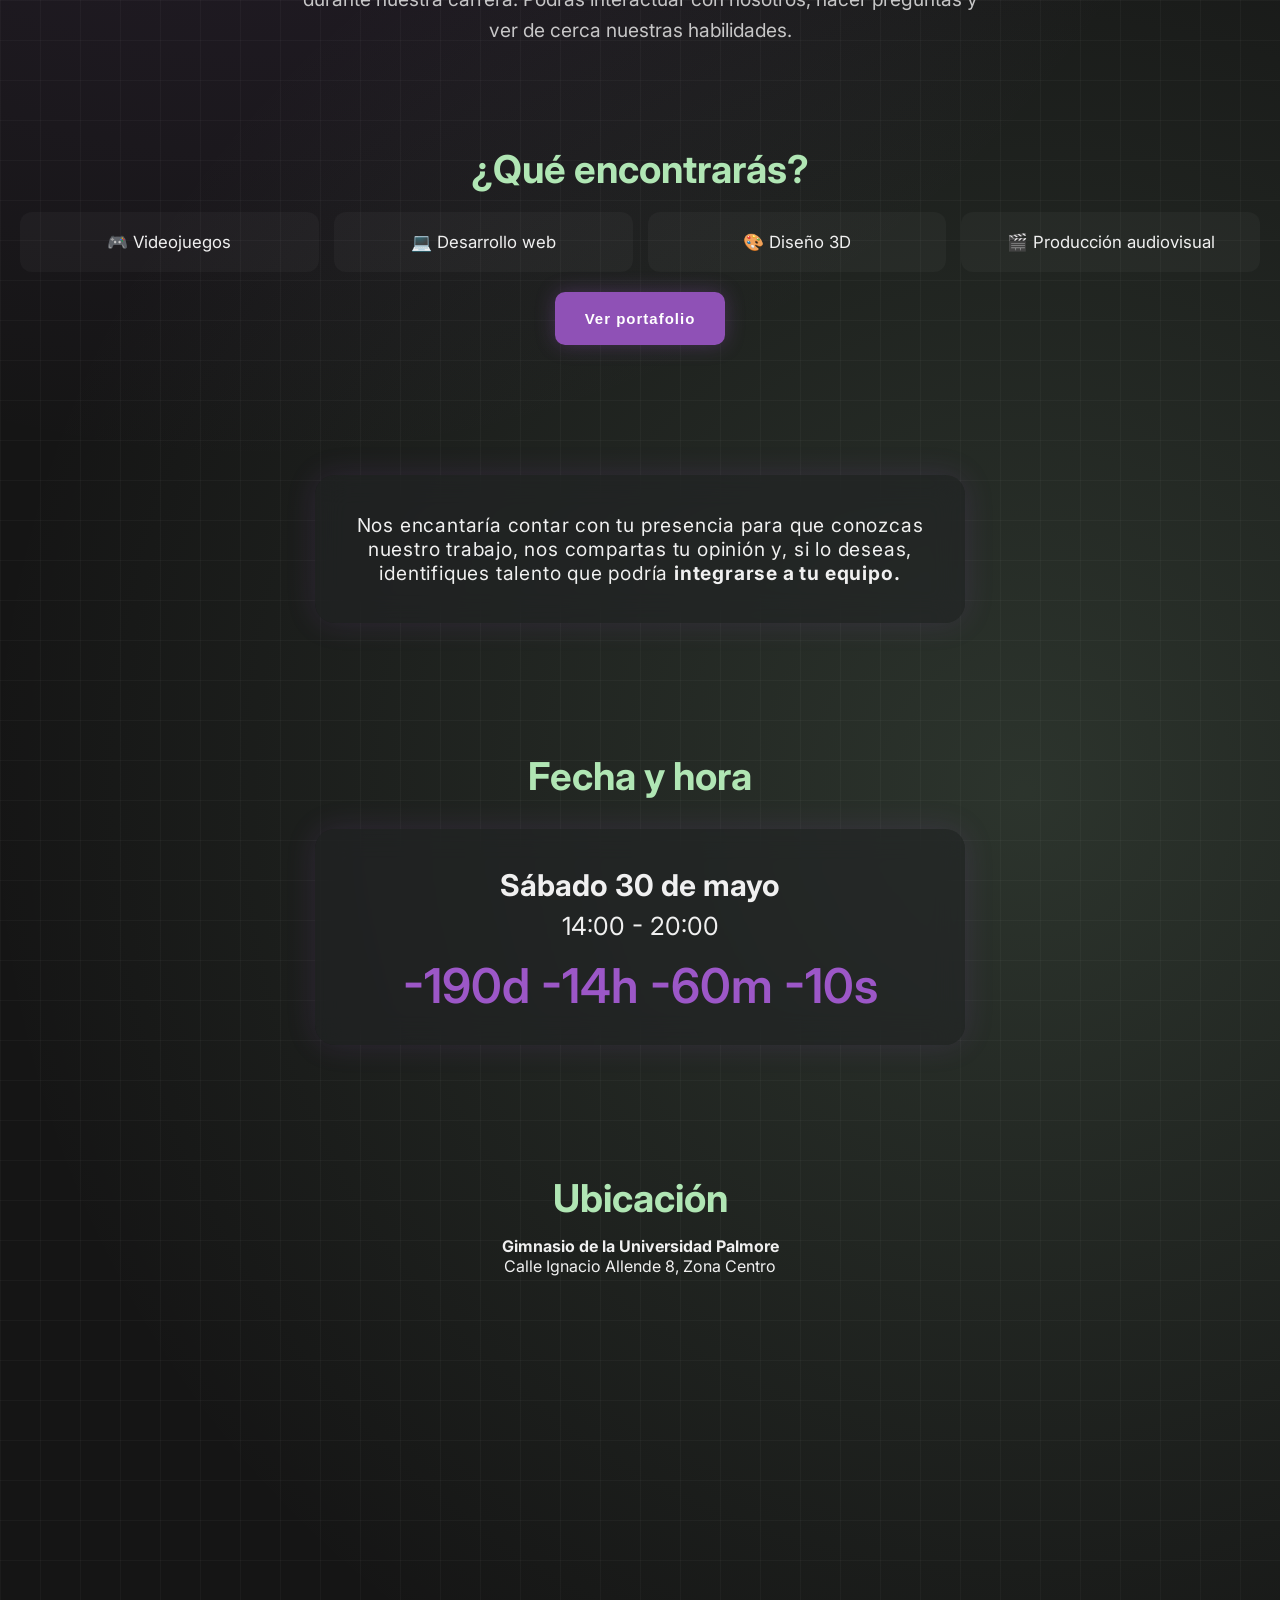
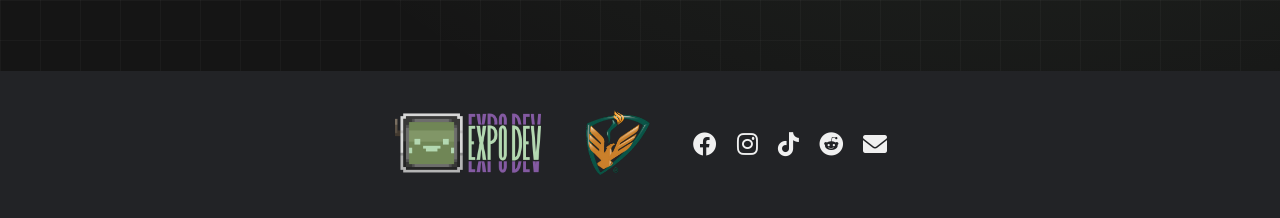
==== commit a39670ab: "Update index.html" ====
--- a/index.html
+++ b/index.html
@@ -3,7 +3,8 @@
 <head>
   <meta charset="UTF-8">
   <meta name="viewport" content="width=device-width, initial-scale=1.0">
-  <title>Expo Dev 2026</title>
+  <title>ExpoDev 2026</title>
+  <link rel="shortcut icon" href="logo2.png" type="image/png">
   <link href="https://fonts.googleapis.com/css2?family=Playfair+Display:wght@500;700&family=Inter:wght@300;400;600&display=swap" rel="stylesheet">
   <link rel="stylesheet" href="https://cdnjs.cloudflare.com/ajax/libs/font-awesome/6.0.0/css/all.min.css">
   <link rel="stylesheet" href="style.css">
